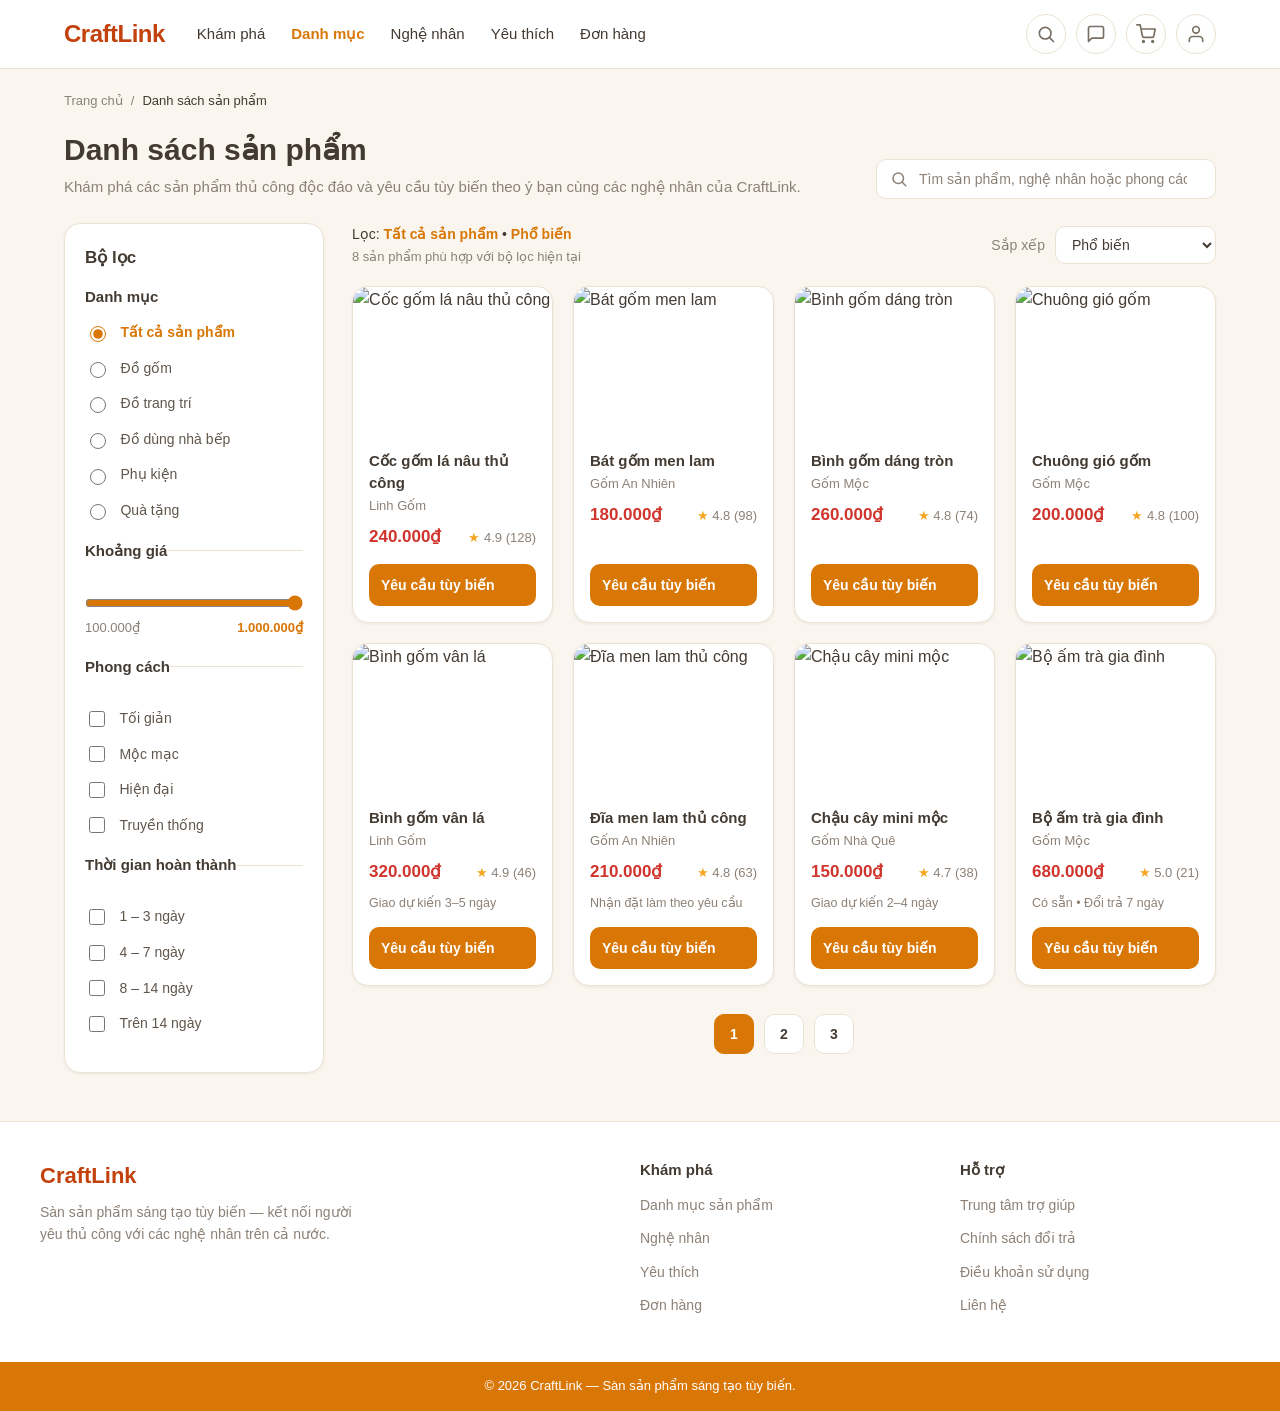
==== index.html @ 3306de00 "Add files via upload add buyer page HTML" ====
<!DOCTYPE html>
<html lang="vi">
<head>
  <meta charset="UTF-8">
  <meta name="viewport" content="width=device-width, initial-scale=1.0">
  <title>Danh sách sản phẩm | CraftLink</title>
  <meta name="description" content="Danh sách sản phẩm thủ công trên CraftLink — sàn sản phẩm sáng tạo tùy biến, kết nối bạn với các nghệ nhân.">
  <link rel="stylesheet" href="css/style.css">
</head>
<body>

  <header class="site-header">
    <div class="container header-inner">

      <a href="index.html" class="brand">CraftLink</a>

      <nav class="main-nav" aria-label="Điều hướng chính">
        <ul>
          <li><a href="index.html">Khám phá</a></li>
          <li><a href="index.html" class="active" aria-current="page">Danh mục</a></li>
          <li><a href="artisan-suggestions.html">Nghệ nhân</a></li>
          <li><a href="favorites.html">Yêu thích</a></li>
          <li><a href="orders.html">Đơn hàng</a></li>
        </ul>
      </nav>

      <div class="header-actions">
        <a href="index.html" class="icon-btn" aria-label="Tìm kiếm">
          <svg viewBox="0 0 24 24" fill="none" stroke="currentColor" stroke-width="2" stroke-linecap="round" stroke-linejoin="round" width="20" height="20" aria-hidden="true"><circle cx="11" cy="11" r="7"/><line x1="21" y1="21" x2="16.65" y2="16.65"/></svg>
        </a>
        <button type="button" class="icon-btn" aria-label="Tin nhắn">
          <svg viewBox="0 0 24 24" fill="none" stroke="currentColor" stroke-width="2" stroke-linecap="round" stroke-linejoin="round" width="20" height="20" aria-hidden="true"><path d="M21 15a2 2 0 0 1-2 2H7l-4 4V5a2 2 0 0 1 2-2h14a2 2 0 0 1 2 2z"/></svg>
        </button>
        <a href="cart.html" class="icon-btn" aria-label="Giỏ hàng">
          <svg viewBox="0 0 24 24" fill="none" stroke="currentColor" stroke-width="2" stroke-linecap="round" stroke-linejoin="round" width="20" height="20" aria-hidden="true"><circle cx="9" cy="21" r="1"/><circle cx="20" cy="21" r="1"/><path d="M1 1h4l2.68 13.39a2 2 0 0 0 2 1.61h9.72a2 2 0 0 0 2-1.61L23 6H6"/></svg>
        </a>
        <button type="button" class="icon-btn" aria-label="Tài khoản">
          <svg viewBox="0 0 24 24" fill="none" stroke="currentColor" stroke-width="2" stroke-linecap="round" stroke-linejoin="round" width="20" height="20" aria-hidden="true"><path d="M20 21v-2a4 4 0 0 0-4-4H8a4 4 0 0 0-4 4v2"/><circle cx="12" cy="7" r="4"/></svg>
        </button>
      </div>

    </div>
  </header>

  <main class="container">

    <nav class="breadcrumb" aria-label="Breadcrumb">
      <ol>
        <li><a href="index.html">Trang chủ</a></li>
        <li><span aria-current="page">Danh sách sản phẩm</span></li>
      </ol>
    </nav>

    <section class="page-heading" aria-labelledby="page-title">
      <div>
        <h1 id="page-title">Danh sách sản phẩm</h1>
        <p class="page-subtitle">Khám phá các sản phẩm thủ công độc đáo và yêu cầu tùy biến theo ý bạn cùng các nghệ nhân của CraftLink.</p>
      </div>

      <form class="search-form" role="search">
        <label class="visually-hidden" for="search-input">Tìm kiếm sản phẩm</label>
        <svg class="search-icon" viewBox="0 0 24 24" fill="none" stroke="currentColor" stroke-width="2" stroke-linecap="round" stroke-linejoin="round" width="18" height="18" aria-hidden="true"><circle cx="11" cy="11" r="7"/><line x1="21" y1="21" x2="16.65" y2="16.65"/></svg>
        <input type="search" id="search-input" name="search" placeholder="Tìm sản phẩm, nghệ nhân hoặc phong cách...">
      </form>
    </section>

    <div class="catalog">

      <aside class="filters" aria-label="Bộ lọc sản phẩm">
        <h2 class="filters-title">Bộ lọc</h2>

        <form class="filter-form" id="filter-form">

          <fieldset class="filter-group">
            <legend>Danh mục</legend>
            <ul class="filter-list">
              <li>
                <input type="radio" name="category" id="category-all" value="all" checked>
                <label for="category-all">Tất cả sản phẩm</label>
              </li>
              <li>
                <input type="radio" name="category" id="category-do-gom" value="do-gom">
                <label for="category-do-gom">Đồ gốm</label>
              </li>
              <li>
                <input type="radio" name="category" id="category-do-trang-tri" value="do-trang-tri">
                <label for="category-do-trang-tri">Đồ trang trí</label>
              </li>
              <li>
                <input type="radio" name="category" id="category-do-dung-nha-bep" value="do-dung-nha-bep">
                <label for="category-do-dung-nha-bep">Đồ dùng nhà bếp</label>
              </li>
              <li>
                <input type="radio" name="category" id="category-phu-kien" value="phu-kien">
                <label for="category-phu-kien">Phụ kiện</label>
              </li>
              <li>
                <input type="radio" name="category" id="category-qua-tang" value="qua-tang">
                <label for="category-qua-tang">Quà tặng</label>
              </li>
            </ul>
          </fieldset>

          <fieldset class="filter-group">
            <legend>Khoảng giá</legend>
            <label class="visually-hidden" for="price-range">Giá tối đa</label>
            <input type="range" class="price-range" id="price-range" name="price" min="100000" max="1000000" step="50000" value="1000000">
            <div class="price-scale">
              <span>100.000₫</span>
              <span class="price-max" id="price-output">1.000.000₫</span>
            </div>
          </fieldset>

          <fieldset class="filter-group">
            <legend>Phong cách</legend>
            <ul class="filter-list">
              <li>
                <input type="checkbox" name="style" id="style-toi-gian" value="toi-gian">
                <label for="style-toi-gian">Tối giản</label>
              </li>
              <li>
                <input type="checkbox" name="style" id="style-moc-mac" value="moc-mac">
                <label for="style-moc-mac">Mộc mạc</label>
              </li>
              <li>
                <input type="checkbox" name="style" id="style-hien-dai" value="hien-dai">
                <label for="style-hien-dai">Hiện đại</label>
              </li>
              <li>
                <input type="checkbox" name="style" id="style-truyen-thong" value="truyen-thong">
                <label for="style-truyen-thong">Truyền thống</label>
              </li>
            </ul>
          </fieldset>

          <fieldset class="filter-group">
            <legend>Thời gian hoàn thành</legend>
            <ul class="filter-list">
              <li>
                <input type="checkbox" name="lead-time" id="lead-1-3" value="1-3">
                <label for="lead-1-3">1 – 3 ngày</label>
              </li>
              <li>
                <input type="checkbox" name="lead-time" id="lead-4-7" value="4-7">
                <label for="lead-4-7">4 – 7 ngày</label>
              </li>
              <li>
                <input type="checkbox" name="lead-time" id="lead-8-14" value="8-14">
                <label for="lead-8-14">8 – 14 ngày</label>
              </li>
              <li>
                <input type="checkbox" name="lead-time" id="lead-tren-14" value="tren-14">
                <label for="lead-tren-14">Trên 14 ngày</label>
              </li>
            </ul>
          </fieldset>

        </form>
      </aside>

      <section class="catalog-main" aria-label="Kết quả sản phẩm">
        <h2 class="visually-hidden">Kết quả sản phẩm</h2>

        <div class="catalog-toolbar">
          <div class="catalog-status">
            <p class="filter-status">Lọc: <strong id="filter-summary">Tất cả sản phẩm</strong> • <strong id="sort-summary">Phổ biến</strong></p>
            <p class="result-count"><span id="product-count">8</span> sản phẩm phù hợp với bộ lọc hiện tại</p>
          </div>

          <div class="catalog-sort">
            <label for="sort-select">Sắp xếp</label>
            <select id="sort-select" name="sort">
              <option value="popular" selected>Phổ biến</option>
              <option value="price-asc">Giá: Tăng dần</option>
              <option value="price-desc">Giá: Giảm dần</option>
              <option value="rating">Đánh giá cao nhất</option>
            </select>
          </div>
        </div>

        <ul class="product-grid" id="product-grid">

          <li class="product-card">
            <article>
              <a href="product-detail.html" class="product-media">
                <img src="assets/images/coc-gom-la-nau.png" alt="Cốc gốm lá nâu thủ công">
              </a>
              <div class="product-body">
                <h3 class="product-name"><a href="product-detail.html">Cốc gốm lá nâu thủ công</a></h3>
                <p class="product-artisan">Linh Gốm</p>
                <div class="product-meta">
                  <span class="product-price">240.000₫</span>
                  <span class="product-rating"><span class="star" aria-hidden="true">★</span> 4.9 <span class="rating-count">(128)</span></span>
                </div>
                <a href="customize.html" class="btn-customize">Yêu cầu tùy biến</a>
              </div>
            </article>
          </li>

          <li class="product-card">
            <article>
              <a href="product-detail.html" class="product-media">
                <img src="assets/images/bat-gom-men-lam.png" alt="Bát gốm men lam">
              </a>
              <div class="product-body">
                <h3 class="product-name"><a href="product-detail.html">Bát gốm men lam</a></h3>
                <p class="product-artisan">Gốm An Nhiên</p>
                <div class="product-meta">
                  <span class="product-price">180.000₫</span>
                  <span class="product-rating"><span class="star" aria-hidden="true">★</span> 4.8 <span class="rating-count">(98)</span></span>
                </div>
                <a href="customize.html" class="btn-customize">Yêu cầu tùy biến</a>
              </div>
            </article>
          </li>

          <li class="product-card">
            <article>
              <a href="product-detail.html" class="product-media">
                <img src="assets/images/binh-gom-dang-tron.png" alt="Bình gốm dáng tròn">
              </a>
              <div class="product-body">
                <h3 class="product-name"><a href="product-detail.html">Bình gốm dáng tròn</a></h3>
                <p class="product-artisan">Gốm Mộc</p>
                <div class="product-meta">
                  <span class="product-price">260.000₫</span>
                  <span class="product-rating"><span class="star" aria-hidden="true">★</span> 4.8 <span class="rating-count">(74)</span></span>
                </div>
                <a href="customize.html" class="btn-customize">Yêu cầu tùy biến</a>
              </div>
            </article>
          </li>

          <li class="product-card">
            <article>
              <a href="product-detail.html" class="product-media">
                <img src="assets/images/chuong-gio-gom.png" alt="Chuông gió gốm">
              </a>
              <div class="product-body">
                <h3 class="product-name"><a href="product-detail.html">Chuông gió gốm</a></h3>
                <p class="product-artisan">Gốm Mộc</p>
                <div class="product-meta">
                  <span class="product-price">200.000₫</span>
                  <span class="product-rating"><span class="star" aria-hidden="true">★</span> 4.8 <span class="rating-count">(100)</span></span>
                </div>
                <a href="customize.html" class="btn-customize">Yêu cầu tùy biến</a>
              </div>
            </article>
          </li>

          <li class="product-card">
            <article>
              <a href="product-detail.html" class="product-media">
                <img src="assets/images/binh-gom-van-la.png" alt="Bình gốm vân lá">
              </a>
              <div class="product-body">
                <h3 class="product-name"><a href="product-detail.html">Bình gốm vân lá</a></h3>
                <p class="product-artisan">Linh Gốm</p>
                <div class="product-meta">
                  <span class="product-price">320.000₫</span>
                  <span class="product-rating"><span class="star" aria-hidden="true">★</span> 4.9 <span class="rating-count">(46)</span></span>
                </div>
                <p class="product-note">Giao dự kiến 3–5 ngày</p>
                <a href="customize.html" class="btn-customize">Yêu cầu tùy biến</a>
              </div>
            </article>
          </li>

          <li class="product-card">
            <article>
              <a href="product-detail.html" class="product-media">
                <img src="assets/images/dia-men-lam.png" alt="Đĩa men lam thủ công">
              </a>
              <div class="product-body">
                <h3 class="product-name"><a href="product-detail.html">Đĩa men lam thủ công</a></h3>
                <p class="product-artisan">Gốm An Nhiên</p>
                <div class="product-meta">
                  <span class="product-price">210.000₫</span>
                  <span class="product-rating"><span class="star" aria-hidden="true">★</span> 4.8 <span class="rating-count">(63)</span></span>
                </div>
                <p class="product-note">Nhận đặt làm theo yêu cầu</p>
                <a href="customize.html" class="btn-customize">Yêu cầu tùy biến</a>
              </div>
            </article>
          </li>

          <li class="product-card">
            <article>
              <a href="product-detail.html" class="product-media">
                <img src="assets/images/chau-cay-mini.png" alt="Chậu cây mini mộc">
              </a>
              <div class="product-body">
                <h3 class="product-name"><a href="product-detail.html">Chậu cây mini mộc</a></h3>
                <p class="product-artisan">Gốm Nhà Quê</p>
                <div class="product-meta">
                  <span class="product-price">150.000₫</span>
                  <span class="product-rating"><span class="star" aria-hidden="true">★</span> 4.7 <span class="rating-count">(38)</span></span>
                </div>
                <p class="product-note">Giao dự kiến 2–4 ngày</p>
                <a href="customize.html" class="btn-customize">Yêu cầu tùy biến</a>
              </div>
            </article>
          </li>

          <li class="product-card">
            <article>
              <a href="product-detail.html" class="product-media">
                <img src="assets/images/bo-am-tra.png" alt="Bộ ấm trà gia đình">
              </a>
              <div class="product-body">
                <h3 class="product-name"><a href="product-detail.html">Bộ ấm trà gia đình</a></h3>
                <p class="product-artisan">Gốm Mộc</p>
                <div class="product-meta">
                  <span class="product-price">680.000₫</span>
                  <span class="product-rating"><span class="star" aria-hidden="true">★</span> 5.0 <span class="rating-count">(21)</span></span>
                </div>
                <p class="product-note">Có sẵn • Đổi trả 7 ngày</p>
                <a href="customize.html" class="btn-customize">Yêu cầu tùy biến</a>
              </div>
            </article>
          </li>

        </ul>

        <div class="empty-state" id="empty-state" hidden>
          <p class="empty-state-title">Không tìm thấy sản phẩm phù hợp</p>
          <p class="empty-state-text">Hãy thử bỏ chọn một vài bộ lọc hoặc đổi từ khóa tìm kiếm.</p>
        </div>

        <nav class="pagination" id="pagination" aria-label="Phân trang">
          <button type="button" class="page-btn active" aria-current="page">1</button>
          <button type="button" class="page-btn">2</button>
          <button type="button" class="page-btn">3</button>
        </nav>

      </section>

    </div>
  </main>

  <footer class="site-footer">
    <div class="container footer-top">
      <div class="footer-brand">
        <p class="footer-logo">CraftLink</p>
        <p class="footer-tagline">Sàn sản phẩm sáng tạo tùy biến — kết nối người yêu thủ công với các nghệ nhân trên cả nước.</p>
      </div>

      <nav class="footer-nav" aria-label="Liên kết chân trang — Khám phá">
        <h2>Khám phá</h2>
        <ul>
          <li><a href="index.html">Danh mục sản phẩm</a></li>
          <li><a href="artisan-suggestions.html">Nghệ nhân</a></li>
          <li><a href="favorites.html">Yêu thích</a></li>
          <li><a href="orders.html">Đơn hàng</a></li>
        </ul>
      </nav>

      <nav class="footer-nav" aria-label="Liên kết chân trang — Hỗ trợ">
        <h2>Hỗ trợ</h2>
        <ul>
          <li><a href="#">Trung tâm trợ giúp</a></li>
          <li><a href="#">Chính sách đổi trả</a></li>
          <li><a href="#">Điều khoản sử dụng</a></li>
          <li><a href="#">Liên hệ</a></li>
        </ul>
      </nav>
    </div>

    <div class="footer-bottom">
      <div class="container">
        <p>© 2026 CraftLink — Sàn sản phẩm sáng tạo tùy biến.</p>
      </div>
    </div>
  </footer>

</body>
</html>
---- css/style.css ----
/* ==========================================================================
   CraftLink — Trang Danh sách sản phẩm (giao diện người mua)
   Bảng màu và các giá trị dùng chung theo thiết kế Canva
   ========================================================================== */

:root {
  /* Màu sắc chính */
  --color-bg: #faf6ef;             /* nền kem của trang */
  --color-surface: #ffffff;        /* nền trắng cho thẻ, header, footer */
  --color-primary: #d97706;        /* cam terracotta — nút chính, trạng thái active */
  --color-primary-dark: #b45309;   /* cam đậm — khi hover nút chính */
  --color-primary-light: #fdf0e0;  /* cam rất nhạt — nền hover của icon */
  --color-brand: #c2410c;          /* màu cam đỏ của logo CraftLink */
  --color-price: #d0342c;          /* màu đỏ của giá sản phẩm */
  --color-star: #f5a623;           /* màu vàng của sao đánh giá */
  --color-success: #2e9e5b;        /* xanh lá — nút Chấp nhận, trạng thái hoàn tất */
  --color-success-dark: #268349;   /* xanh đậm — khi hover nút Chấp nhận */
  --color-success-light: #e3f4e8;  /* nền xanh rất nhạt — tag kỹ năng, badge hoàn thành */
  --color-text: #433a32;           /* nâu đậm — màu chữ chính */
  --color-text-muted: #8c8177;     /* xám nâu — màu chữ phụ */
  --color-border: #ece2d4;         /* màu viền nhạt */

  /* Bóng đổ và bo góc */
  --shadow-card: 0 1px 3px rgba(67, 58, 50, 0.08);
  --shadow-card-hover: 0 10px 24px rgba(67, 58, 50, 0.16);
  --radius-card: 16px;
  --radius-btn: 10px;
}


/* ==========================================================================
   Reset và kiểu chữ cơ bản
   ========================================================================== */

* {
  box-sizing: border-box;
}

body {
  margin: 0;
  font-family: "Segoe UI", "Helvetica Neue", Arial, sans-serif;
  font-size: 16px;
  line-height: 1.6;
  color: var(--color-text);
  background-color: var(--color-bg);
}

img {
  display: block;
  max-width: 100%;
}

ul, ol {
  margin: 0;
  padding: 0;
  list-style: none;
}

fieldset {
  margin: 0;
  padding: 0;
  border: none;
}

legend {
  padding: 0;
}

button, input, select, textarea {
  font-family: inherit;
  font-size: inherit;
  color: inherit;
}

a {
  color: inherit;
  text-decoration: none;
}

:focus-visible {
  outline: 2px solid var(--color-primary);
  outline-offset: 2px;
}


/* ==========================================================================
   Lớp tiện ích
   ========================================================================== */

.container {
  max-width: 1200px;
  margin: 0 auto;
  padding: 0 24px;
}

/* Ẩn chữ khỏi mắt nhưng máy đọc màn hình vẫn đọc được (dùng cho label, heading hỗ trợ) */
.visually-hidden {
  position: absolute;
  width: 1px;
  height: 1px;
  margin: -1px;
  padding: 0;
  border: 0;
  overflow: hidden;
  clip: rect(0 0 0 0);
  white-space: nowrap;
}


/* ==========================================================================
   Header
   ========================================================================== */

.site-header {
  background-color: var(--color-surface);
  border-bottom: 1px solid var(--color-border);
}

.header-inner {
  display: flex;
  align-items: center;
  flex-wrap: wrap;
  gap: 14px 32px;
  min-height: 68px;
}

.brand {
  font-size: 24px;
  font-weight: 700;
  color: var(--color-brand);
  letter-spacing: -0.5px;
}

.main-nav ul {
  display: flex;
  gap: 26px;
}

.main-nav a {
  padding: 6px 0;
  font-size: 15px;
  transition: color 0.2s;
}

.main-nav a:hover {
  color: var(--color-primary);
}

.main-nav a.active {
  color: var(--color-primary);
  font-weight: 600;
}

.header-actions {
  display: flex;
  gap: 10px;
  margin-left: auto;
}

.icon-btn {
  display: inline-flex;
  align-items: center;
  justify-content: center;
  width: 40px;
  height: 40px;
  border: 1px solid var(--color-border);
  border-radius: 50%;
  background-color: var(--color-surface);
  color: #7a6f63;
  cursor: pointer;
  transition: background-color 0.2s, border-color 0.2s, color 0.2s;
}

.icon-btn:hover {
  background-color: var(--color-primary-light);
  border-color: var(--color-primary);
  color: var(--color-primary);
}


/* ==========================================================================
   Breadcrumb + tiêu đề trang + ô tìm kiếm
   ========================================================================== */

.breadcrumb {
  margin-top: 22px;
}

.breadcrumb ol {
  display: flex;
  gap: 8px;
  font-size: 13px;
  color: var(--color-text-muted);
}

.breadcrumb li + li::before {
  content: "/";
  margin-right: 8px;
}

.breadcrumb a:hover {
  color: var(--color-primary);
}

.breadcrumb [aria-current] {
  color: var(--color-text);
}

.page-heading {
  display: flex;
  align-items: flex-end;
  justify-content: space-between;
  gap: 24px;
  margin: 18px 0 24px;
}

.page-heading h1 {
  margin: 0;
  font-size: 30px;
  line-height: 1.3;
}

.page-subtitle {
  margin: 6px 0 0;
  font-size: 15px;
  color: var(--color-text-muted);
}

.search-form {
  position: relative;
  width: 340px;
  flex-shrink: 0;
}

.search-form .search-icon {
  position: absolute;
  top: 50%;
  left: 14px;
  transform: translateY(-50%);
  color: var(--color-text-muted);
  pointer-events: none;
}

.search-form input {
  width: 100%;
  padding: 11px 14px 11px 42px;
  border: 1px solid var(--color-border);
  border-radius: var(--radius-btn);
  background-color: var(--color-surface);
  font-size: 14px;
}

.search-form input::placeholder {
  color: var(--color-text-muted);
}


/* ==========================================================================
   Bố cục chính: sidebar bộ lọc + khu vực danh sách sản phẩm
   ========================================================================== */

.catalog {
  display: grid;
  grid-template-columns: 260px 1fr;
  gap: 28px;
  align-items: start;
}


/* ---------- Sidebar bộ lọc ---------- */

.filters {
  position: sticky;
  top: 20px;
  padding: 20px;
  background-color: var(--color-surface);
  border: 1px solid var(--color-border);
  border-radius: var(--radius-card);
  box-shadow: var(--shadow-card);
}

.filters-title {
  margin: 0 0 14px;
  font-size: 17px;
}

.filter-group {
  padding: 16px 0;
  border-top: 1px solid var(--color-border);
}

.filter-group:first-of-type {
  padding-top: 0;
  border-top: none;
}

.filter-group legend {
  margin-bottom: 10px;
  font-size: 15px;
  font-weight: 600;
}

.filter-list li {
  margin-bottom: 10px;
}

.filter-list li:last-child {
  margin-bottom: 0;
}

.filter-list input {
  width: 16px;
  height: 16px;
  margin-right: 10px;
  accent-color: var(--color-primary);
  vertical-align: middle;
  cursor: pointer;
}

.filter-list label {
  font-size: 14px;
  color: #5f564c;
  cursor: pointer;
  transition: color 0.2s;
}

.filter-list label:hover {
  color: var(--color-primary);
}

.filter-list input:checked + label {
  color: var(--color-primary);
  font-weight: 600;
}

.price-range {
  width: 100%;
  margin: 6px 0 2px;
  accent-color: var(--color-primary);
  cursor: pointer;
}

.price-scale {
  display: flex;
  justify-content: space-between;
  font-size: 13px;
  color: var(--color-text-muted);
}

.price-scale .price-max {
  color: var(--color-primary);
  font-weight: 600;
}


/* ---------- Thanh trạng thái + sắp xếp ---------- */

.catalog-toolbar {
  display: flex;
  align-items: center;
  justify-content: space-between;
  gap: 16px;
  margin-bottom: 18px;
}

.filter-status {
  margin: 0;
  font-size: 14px;
}

.filter-status strong {
  color: var(--color-primary);
  font-weight: 600;
}

.result-count {
  margin: 2px 0 0;
  font-size: 13px;
  color: var(--color-text-muted);
}

.catalog-sort {
  display: flex;
  align-items: center;
  gap: 10px;
}

.catalog-sort label {
  font-size: 14px;
  color: var(--color-text-muted);
}

.catalog-sort select {
  min-width: 160px;
  padding: 9px 12px;
  border: 1px solid var(--color-border);
  border-radius: var(--radius-btn);
  background-color: var(--color-surface);
  font-size: 14px;
  cursor: pointer;
}

input:focus,
select:focus,
textarea:focus {
  border-color: var(--color-primary);
  outline: none;
  box-shadow: 0 0 0 3px rgba(217, 119, 6, 0.15);
}


/* ==========================================================================
   Lưới sản phẩm và thẻ sản phẩm
   ========================================================================== */

.product-grid {
  display: grid;
  grid-template-columns: repeat(4, 1fr);
  gap: 20px;
}

.product-card {
  display: flex;
  flex-direction: column;
  overflow: hidden;
  background-color: var(--color-surface);
  border: 1px solid var(--color-border);
  border-radius: var(--radius-card);
  box-shadow: var(--shadow-card);
  transition: transform 0.2s, box-shadow 0.2s;
}

.product-card:hover {
  transform: translateY(-3px);
  box-shadow: var(--shadow-card-hover);
}

.product-card article {
  display: flex;
  flex-direction: column;
  flex: 1;
}

.product-media {
  display: block;
  overflow: hidden;
}

.product-media img {
  width: 100%;
  aspect-ratio: 4 / 3;
  object-fit: cover;
  transition: transform 0.3s;
}

.product-card:hover .product-media img {
  transform: scale(1.04);
}

.product-body {
  display: flex;
  flex-direction: column;
  flex: 1;
  padding: 14px 16px 16px;
}

.product-name {
  margin: 0;
  font-size: 15px;
  line-height: 1.45;
}

.product-name a:hover {
  color: var(--color-primary);
}

.product-artisan {
  margin: 2px 0 0;
  font-size: 13px;
  color: var(--color-text-muted);
}

.product-meta {
  display: flex;
  align-items: baseline;
  justify-content: space-between;
  gap: 8px;
  margin: 6px 0 14px;
}

.product-price {
  font-size: 17px;
  font-weight: 700;
  color: var(--color-price);
}

.product-rating {
  font-size: 13px;
  color: var(--color-text-muted);
  white-space: nowrap;
}

.product-rating .star {
  color: var(--color-star);
}

.product-note {
  margin: -6px 0 14px;
  font-size: 12.5px;
  color: var(--color-text-muted);
}

.btn-customize {
  margin-top: auto;
  padding: 10px 12px;
  border: none;
  border-radius: var(--radius-btn);
  background-color: var(--color-primary);
  color: #ffffff;
  font-size: 14px;
  font-weight: 600;
  cursor: pointer;
  transition: background-color 0.2s;
}

.btn-customize:hover {
  background-color: var(--color-primary-dark);
}

/* Nút bỏ sản phẩm khỏi danh sách yêu thích (dùng trong trang Yêu thích) */
.btn-remove-favorite {
  margin-top: 8px;
  align-self: flex-start;
}


/* ---------- Thông báo không có sản phẩm (ẩn, chờ JavaScript bật lên) ---------- */

.empty-state {
  padding: 48px 24px;
  text-align: center;
  background-color: var(--color-surface);
  border: 1px dashed var(--color-border);
  border-radius: var(--radius-card);
}

.empty-state[hidden] {
  display: none;
}

.empty-state-title {
  margin: 0;
  font-size: 17px;
  font-weight: 600;
}

.empty-state-text {
  margin: 6px 0 0;
  font-size: 14px;
  color: var(--color-text-muted);
}


/* ---------- Phân trang ---------- */

.pagination {
  display: flex;
  justify-content: center;
  gap: 10px;
  margin-top: 28px;
}

.page-btn {
  min-width: 40px;
  height: 40px;
  padding: 0 12px;
  border: 1px solid var(--color-border);
  border-radius: var(--radius-btn);
  background-color: var(--color-surface);
  font-size: 14px;
  font-weight: 600;
  cursor: pointer;
  transition: border-color 0.2s, color 0.2s, background-color 0.2s;
}

.page-btn:hover {
  border-color: var(--color-primary);
  color: var(--color-primary);
}

.page-btn.active {
  background-color: var(--color-primary);
  border-color: var(--color-primary);
  color: #ffffff;
  cursor: default;
}


/* ==========================================================================
   Footer
   ========================================================================== */

.site-footer {
  margin-top: 48px;
  background-color: var(--color-surface);
  border-top: 1px solid var(--color-border);
}

.footer-top {
  display: grid;
  grid-template-columns: 2fr 1fr 1fr;
  gap: 40px;
  padding: 36px 0;
}

.footer-logo {
  margin: 0;
  font-size: 22px;
  font-weight: 700;
  color: var(--color-brand);
}

.footer-tagline {
  margin: 8px 0 0;
  max-width: 320px;
  font-size: 14px;
  color: var(--color-text-muted);
}

.footer-nav h2 {
  margin: 0 0 10px;
  font-size: 15px;
}

.footer-nav li {
  margin-bottom: 8px;
}

.footer-nav a {
  font-size: 14px;
  color: var(--color-text-muted);
  transition: color 0.2s;
}

.footer-nav a:hover {
  color: var(--color-primary);
}

.footer-bottom {
  background-color: var(--color-primary);
  color: #ffffff;
}

.footer-bottom p {
  margin: 0;
  padding: 14px 0;
  font-size: 13px;
  text-align: center;
}


/* ==========================================================================
   Thành phần dùng chung cho các trang người mua
   (nút, badge trạng thái, tag, avatar, panel, ghi chú form, upload, sao...)
   ========================================================================== */

/* ---------- Nút dùng chung ---------- */

/* Nút cam chính: Tạo brief tùy biến, Tiến hành đặt hàng, Chấp nhận... */
.btn-primary {
  display: inline-block;
  padding: 12px 22px;
  border: none;
  border-radius: var(--radius-btn);
  background-color: var(--color-primary);
  color: #ffffff;
  font-size: 15px;
  font-weight: 600;
  text-align: center;
  cursor: pointer;
  transition: background-color 0.2s;
}

.btn-primary:hover {
  background-color: var(--color-primary-dark);
}

/* Nút viền cam cho hành động phụ: Báo cáo listing, Gửi yêu cầu chỉnh sửa... */
.btn-outline {
  display: inline-block;
  padding: 11px 20px;
  border: 1.5px solid var(--color-primary);
  border-radius: var(--radius-btn);
  background-color: var(--color-surface);
  color: var(--color-primary);
  font-size: 14px;
  font-weight: 600;
  text-align: center;
  cursor: pointer;
  transition: background-color 0.2s, color 0.2s;
}

.btn-outline:hover {
  background-color: var(--color-primary-light);
}

/* Nút xám nhạt cho hành động nhỏ: Bỏ qua, Tạo lại... */
.btn-light {
  display: inline-block;
  padding: 11px 18px;
  border: 1px solid var(--color-border);
  border-radius: var(--radius-btn);
  background-color: var(--color-surface);
  color: #5f564c;
  font-size: 14px;
  font-weight: 600;
  text-align: center;
  cursor: pointer;
  transition: border-color 0.2s, color 0.2s;
}

.btn-light:hover {
  border-color: var(--color-primary);
  color: var(--color-primary);
}

/* Nút xanh cho hành động "Chấp nhận" của AI */
.btn-success {
  display: inline-block;
  padding: 12px 22px;
  border: none;
  border-radius: var(--radius-btn);
  background-color: var(--color-success);
  color: #ffffff;
  font-size: 15px;
  font-weight: 600;
  text-align: center;
  cursor: pointer;
  transition: background-color 0.2s;
}

.btn-success:hover {
  background-color: var(--color-success-dark);
}

/* Nút to dùng cho hành động quan trọng nhất của trang (AI Brief Builder) */
.btn-large {
  padding: 14px 26px;
  font-size: 16px;
}

/* Hàng chứa nhiều nút cạnh nhau */
.btn-row {
  display: flex;
  flex-wrap: wrap;
  gap: 10px;
}


/* ---------- Nút tăng giảm số lượng (trang chi tiết và giỏ hàng) ---------- */

.quantity-stepper {
  display: flex;
  align-items: center;
  border: 1px solid var(--color-border);
  border-radius: var(--radius-btn);
  background-color: var(--color-surface);
  overflow: hidden;
}

.qty-btn {
  width: 38px;
  height: 44px;
  border: none;
  background: none;
  font-size: 18px;
  color: #5f564c;
  cursor: pointer;
  transition: background-color 0.2s, color 0.2s;
}

.qty-btn:hover {
  background-color: var(--color-primary-light);
  color: var(--color-primary);
}

.qty-value {
  min-width: 36px;
  text-align: center;
  font-size: 15px;
  font-weight: 600;
}


/* ---------- Badge trạng thái đơn hàng ---------- */

.badge {
  display: inline-block;
  padding: 4px 12px;
  border-radius: 999px;
  font-size: 12.5px;
  font-weight: 600;
  white-space: nowrap;
}

.badge-progress {          /* Đang làm */
  background-color: var(--color-primary-light);
  color: var(--color-primary-dark);
}

.badge-waiting {           /* Chờ proposal */
  background-color: #fdf3d7;
  color: #92610a;
}

.badge-editing {           /* Đang chỉnh sửa */
  background-color: var(--color-success-light);
  color: #2e7d4f;
}

.badge-done {              /* Hoàn thành */
  background-color: #dcefe2;
  color: #256b44;
}

.badge-cancelled {         /* Đã hủy */
  background-color: #f1ece5;
  color: var(--color-text-muted);
}


/* ---------- Tag kỹ năng của nghệ nhân ---------- */

.tag {
  display: inline-block;
  padding: 3px 10px;
  border-radius: 999px;
  background-color: var(--color-success-light);
  color: #2e7d4f;
  font-size: 12.5px;
  font-weight: 600;
}


/* ---------- Ảnh đại diện tròn ---------- */

.avatar {
  width: 44px;
  height: 44px;
  border-radius: 50%;
  object-fit: cover;
}

.avatar-sm {
  width: 36px;
  height: 36px;
}

.avatar-lg {
  width: 72px;
  height: 72px;
}


/* ---------- Sao đánh giá ---------- */

.stars {
  color: var(--color-star);
  letter-spacing: 2px;
}

.stars-empty {
  color: #d8cfc4;
  letter-spacing: 2px;
}


/* ---------- Khối panel trắng dùng chung cho các thẻ thông tin ---------- */

.panel {
  padding: 20px;
  background-color: var(--color-surface);
  border: 1px solid var(--color-border);
  border-radius: var(--radius-card);
  box-shadow: var(--shadow-card);
}

.panel-title {
  margin: 0 0 14px;
  font-size: 17px;
}


/* ---------- Danh sách thông tin dạng nhãn – giá trị ---------- */

.info-list dt {
  font-size: 13px;
  color: var(--color-text-muted);
}

.info-list dd {
  margin: 2px 0 10px;
  font-size: 14.5px;
  font-weight: 600;
}

.info-list dd:last-child {
  margin-bottom: 0;
}


/* ---------- Liên kết hành động màu đỏ (Xem, Sửa brief, Hủy...) ---------- */

.link-action {
  color: var(--color-price);
  font-size: 13.5px;
  font-weight: 600;
  background: none;
  border: none;
  padding: 0;
  cursor: pointer;
  transition: color 0.2s;
}

.link-action:hover {
  color: #a5281f;
}


/* ---------- Ghi chú màu hồng dưới form ---------- */

.form-note {
  margin: 12px 0 0;
  padding: 10px 14px;
  border-radius: var(--radius-btn);
  background-color: #fdeceb;
  color: #b3261e;
  font-size: 13.5px;
}


/* ---------- Vùng tải ảnh tham khảo lên ---------- */

.upload-box {
  padding: 26px 16px;
  border: 1.5px dashed var(--color-border);
  border-radius: var(--radius-card);
  background-color: #fdfaf5;
  text-align: center;
  color: var(--color-text-muted);
  font-size: 14px;
}

.upload-box input {
  margin-top: 10px;
  font-size: 13px;
}


/* ---------- Thanh trạng thái AI đang xử lý ---------- */

.ai-status {
  display: flex;
  align-items: center;
  gap: 10px;
  margin: 0 0 16px;
  padding: 12px 16px;
  border: 1px dashed var(--color-primary);
  border-radius: var(--radius-btn);
  background-color: var(--color-primary-light);
  color: var(--color-primary-dark);
  font-size: 14px;
}

/* Vòng tròn xoay tạo bằng CSS, chưa cần JavaScript */
.spinner {
  flex-shrink: 0;
  width: 16px;
  height: 16px;
  border: 2px solid rgba(217, 119, 6, 0.35);
  border-top-color: var(--color-primary);
  border-radius: 50%;
  animation: spin 0.8s linear infinite;
}

@keyframes spin {
  to {
    transform: rotate(360deg);
  }
}

/* Trên điện thoại nhỏ, các nút trong hàng nút chiếm hết chiều ngang */
@media (max-width: 540px) {
  .btn-row > * {
    width: 100%;
  }
}


/* ==========================================================================
   Responsive — giao diện desktop viết ở trên, thu nhỏ dần theo màn hình
   ========================================================================== */

/* Máy tính bảng lớn: lưới còn 3 cột */
@media (max-width: 1100px) {
  .catalog {
    grid-template-columns: 240px 1fr;
    gap: 24px;
  }

  .product-grid {
    grid-template-columns: repeat(3, 1fr);
  }
}

/* Máy tính bảng: sidebar bộ lọc chuyển lên trên, các nhóm lọc xếp 2 cột */
@media (max-width: 960px) {
  .catalog {
    grid-template-columns: 1fr;
  }

  .filters {
    position: static;
  }

  .filter-form {
    display: grid;
    grid-template-columns: 1fr 1fr;
    column-gap: 28px;
  }

  .filter-group {
    padding: 14px 0;
  }

  .page-heading {
    flex-direction: column;
    align-items: stretch;
  }

  .search-form {
    width: 100%;
  }
}

/* Điện thoại: lưới 2 cột, menu điều hướng xuống hàng riêng */
@media (max-width: 720px) {
  .header-inner {
    padding-top: 12px;
    padding-bottom: 12px;
  }

  .main-nav {
    order: 3;
    width: 100%;
  }

  .main-nav ul {
    justify-content: space-between;
    gap: 12px;
  }

  .product-grid {
    grid-template-columns: repeat(2, 1fr);
    gap: 14px;
  }

  .product-meta {
    flex-direction: column;
    align-items: flex-start;
    gap: 2px;
  }

  .product-note {
    margin-top: -8px;
  }
}

/* Điện thoại nhỏ: 1 cột */
@media (max-width: 540px) {
  .page-heading h1 {
    font-size: 26px;
  }

  .filter-form {
    grid-template-columns: 1fr;
  }

  .product-grid {
    grid-template-columns: 1fr;
  }

  .catalog-toolbar {
    flex-direction: column;
    align-items: stretch;
  }

  .catalog-sort {
    justify-content: space-between;
  }

  .footer-top {
    grid-template-columns: 1fr;
    gap: 24px;
  }
}
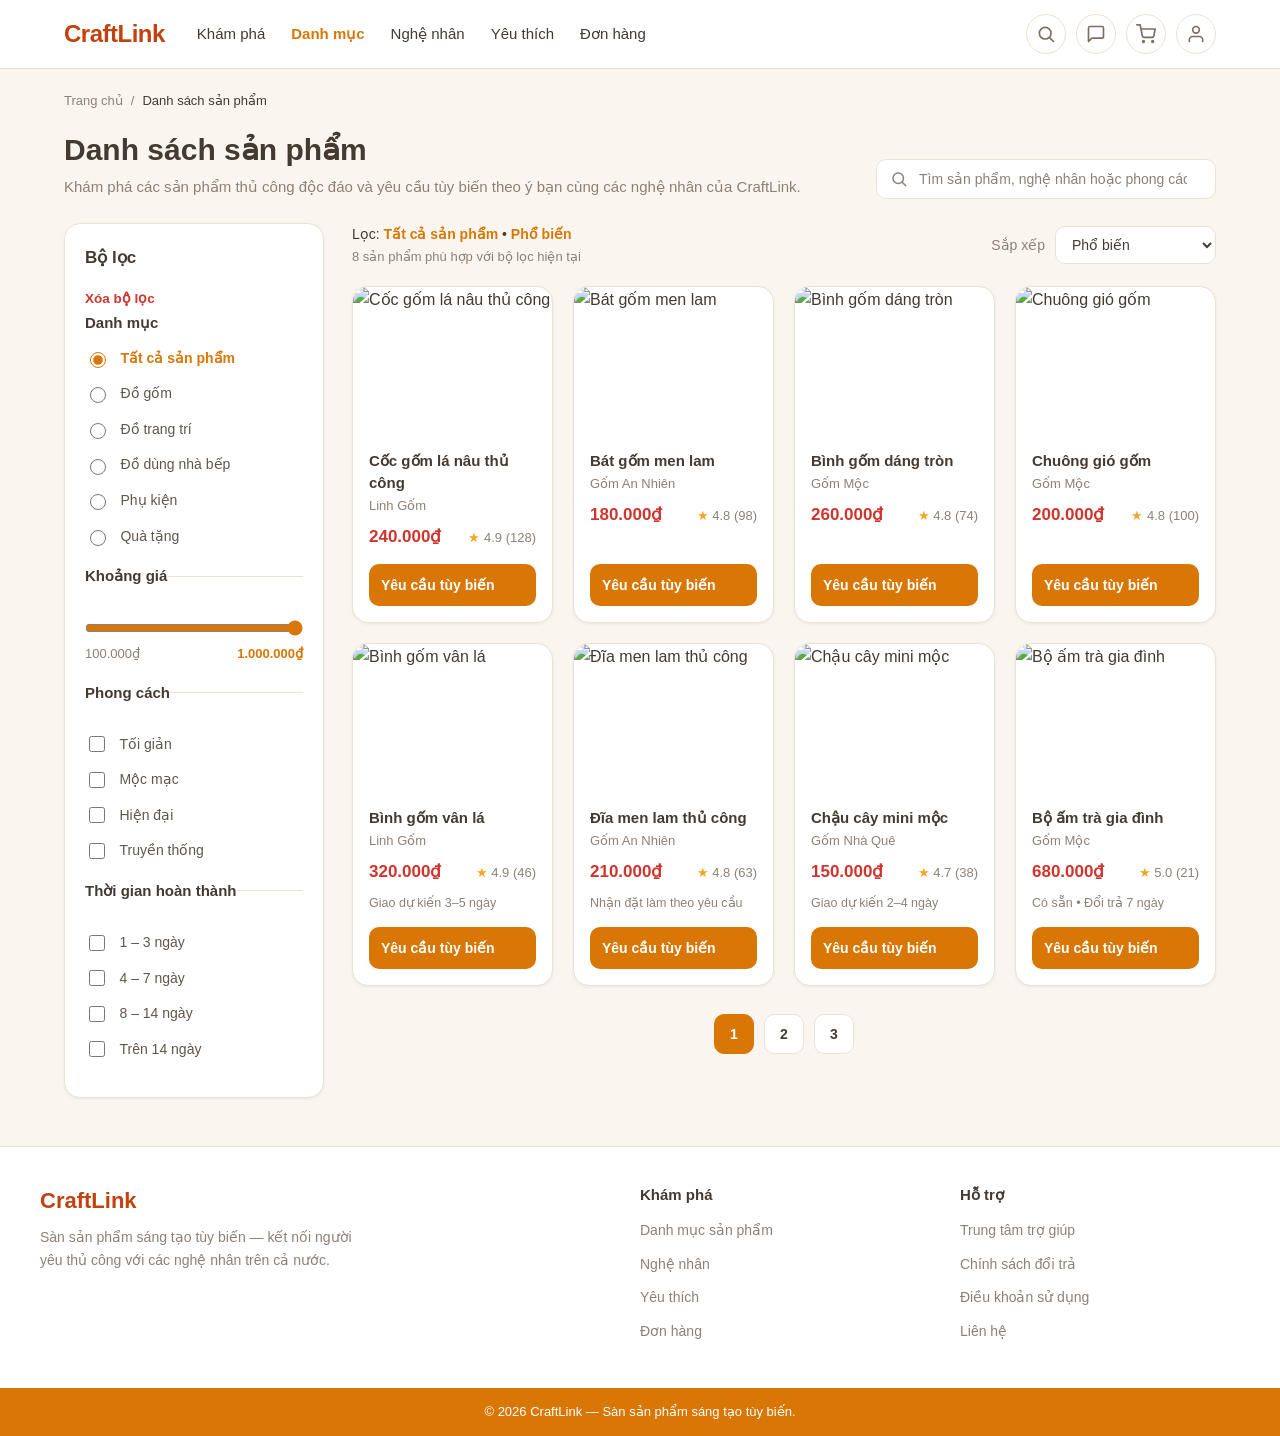
==== commit 689d64c4: "Update index.html" ====
--- a/index.html
+++ b/index.html
@@ -67,7 +67,11 @@
     <div class="catalog">
 
       <aside class="filters" aria-label="Bộ lọc sản phẩm">
-        <h2 class="filters-title">Bộ lọc</h2>
+          <div class="filters-head">
+          <h2 class="filters-title">Bộ lọc</h2>
+          <button type="button" class="link-action" id="reset-filters-btn">Xóa bộ lọc</button>
+        </div>
+
 
         <form class="filter-form" id="filter-form">
 
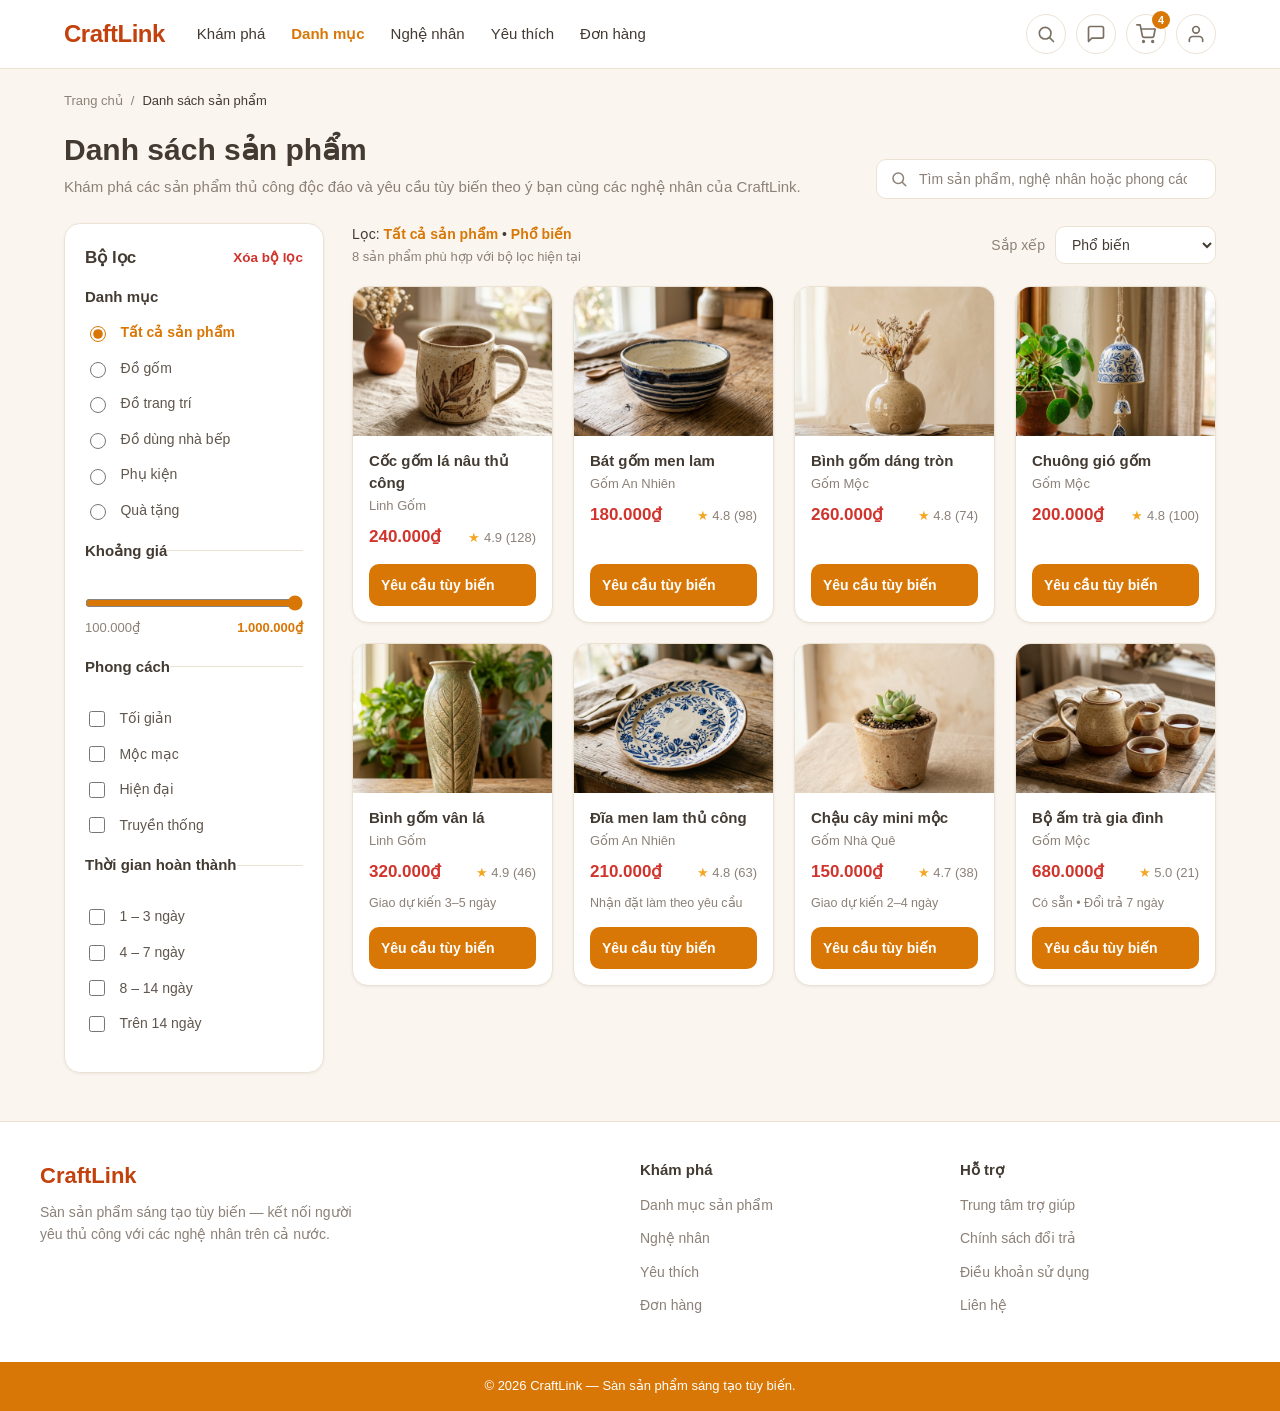
==== commit 70dabedb: "Đồng bộ giao diện 8 trang và JavaScript giai đoạn 1-2 - Cập nhật 8 trang HTML + CSS: hook JS, badge " ====
--- a/index.html
+++ b/index.html
@@ -33,6 +33,7 @@
         </button>
         <a href="cart.html" class="icon-btn" aria-label="Giỏ hàng">
           <svg viewBox="0 0 24 24" fill="none" stroke="currentColor" stroke-width="2" stroke-linecap="round" stroke-linejoin="round" width="20" height="20" aria-hidden="true"><circle cx="9" cy="21" r="1"/><circle cx="20" cy="21" r="1"/><path d="M1 1h4l2.68 13.39a2 2 0 0 0 2 1.61h9.72a2 2 0 0 0 2-1.61L23 6H6"/></svg>
+          <span class="cart-count" id="cart-count" hidden></span>
         </a>
         <button type="button" class="icon-btn" aria-label="Tài khoản">
           <svg viewBox="0 0 24 24" fill="none" stroke="currentColor" stroke-width="2" stroke-linecap="round" stroke-linejoin="round" width="20" height="20" aria-hidden="true"><path d="M20 21v-2a4 4 0 0 0-4-4H8a4 4 0 0 0-4 4v2"/><circle cx="12" cy="7" r="4"/></svg>
@@ -67,11 +68,10 @@
     <div class="catalog">
 
       <aside class="filters" aria-label="Bộ lọc sản phẩm">
-          <div class="filters-head">
+        <div class="filters-head">
           <h2 class="filters-title">Bộ lọc</h2>
           <button type="button" class="link-action" id="reset-filters-btn">Xóa bộ lọc</button>
         </div>
-
 
         <form class="filter-form" id="filter-form">
 
@@ -184,7 +184,7 @@
 
         <ul class="product-grid" id="product-grid">
 
-          <li class="product-card">
+          <li class="product-card" data-id="coc-gom-la-nau" data-price="240000" data-category="do-dung-nha-bep" data-style="moc-mac toi-gian" data-lead-time="4-7" data-rating="4.9">
             <article>
               <a href="product-detail.html" class="product-media">
                 <img src="assets/images/coc-gom-la-nau.png" alt="Cốc gốm lá nâu thủ công">
@@ -201,7 +201,7 @@
             </article>
           </li>
 
-          <li class="product-card">
+          <li class="product-card" data-id="bat-gom-men-lam" data-price="180000" data-category="do-dung-nha-bep" data-style="truyen-thong" data-lead-time="4-7" data-rating="4.8">
             <article>
               <a href="product-detail.html" class="product-media">
                 <img src="assets/images/bat-gom-men-lam.png" alt="Bát gốm men lam">
@@ -218,7 +218,7 @@
             </article>
           </li>
 
-          <li class="product-card">
+          <li class="product-card" data-id="binh-gom-dang-tron" data-price="260000" data-category="do-trang-tri" data-style="toi-gian hien-dai" data-lead-time="8-14" data-rating="4.8">
             <article>
               <a href="product-detail.html" class="product-media">
                 <img src="assets/images/binh-gom-dang-tron.png" alt="Bình gốm dáng tròn">
@@ -235,7 +235,7 @@
             </article>
           </li>
 
-          <li class="product-card">
+          <li class="product-card" data-id="chuong-gio-gom" data-price="200000" data-category="phu-kien" data-style="moc-mac" data-lead-time="1-3" data-rating="4.8">
             <article>
               <a href="product-detail.html" class="product-media">
                 <img src="assets/images/chuong-gio-gom.png" alt="Chuông gió gốm">
@@ -252,7 +252,7 @@
             </article>
           </li>
 
-          <li class="product-card">
+          <li class="product-card" data-id="binh-gom-van-la" data-price="320000" data-category="do-trang-tri" data-style="moc-mac" data-lead-time="4-7" data-rating="4.9">
             <article>
               <a href="product-detail.html" class="product-media">
                 <img src="assets/images/binh-gom-van-la.png" alt="Bình gốm vân lá">
@@ -270,7 +270,7 @@
             </article>
           </li>
 
-          <li class="product-card">
+          <li class="product-card" data-id="dia-men-lam" data-price="210000" data-category="do-gom" data-style="truyen-thong toi-gian" data-lead-time="tren-14" data-rating="4.8">
             <article>
               <a href="product-detail.html" class="product-media">
                 <img src="assets/images/dia-men-lam.png" alt="Đĩa men lam thủ công">
@@ -288,7 +288,7 @@
             </article>
           </li>
 
-          <li class="product-card">
+          <li class="product-card" data-id="chau-cay-mini" data-price="150000" data-category="do-gom" data-style="moc-mac" data-lead-time="1-3" data-rating="4.7">
             <article>
               <a href="product-detail.html" class="product-media">
                 <img src="assets/images/chau-cay-mini.png" alt="Chậu cây mini mộc">
@@ -306,7 +306,7 @@
             </article>
           </li>
 
-          <li class="product-card">
+          <li class="product-card" data-id="bo-am-tra" data-price="680000" data-category="qua-tang" data-style="truyen-thong" data-lead-time="1-3" data-rating="5.0">
             <article>
               <a href="product-detail.html" class="product-media">
                 <img src="assets/images/bo-am-tra.png" alt="Bộ ấm trà gia đình">
@@ -377,5 +377,8 @@
     </div>
   </footer>
 
+  <script src="js/data.js"></script>
+  <script src="js/main.js"></script>
+
 </body>
 </html>
--- a/css/style.css
+++ b/css/style.css
@@ -158,6 +158,7 @@
 }
 
 .icon-btn {
+  position: relative; /* mốc định vị cho badge số lượng giỏ hàng */
   display: inline-flex;
   align-items: center;
   justify-content: center;
@@ -279,9 +280,21 @@
   box-shadow: var(--shadow-card);
 }
 
+.filters-head {
+  display: flex;
+  align-items: center;
+  justify-content: space-between;
+  gap: 10px;
+  margin-bottom: 14px;
+}
+
 .filters-title {
-  margin: 0 0 14px;
+  margin: 0;
   font-size: 17px;
+}
+
+.filters-head .link-action {
+  font-size: 13.5px;
 }
 
 .filter-group {
@@ -1104,3 +1117,61 @@
     gap: 24px;
   }
 }
+
+
+/* ==========================================================================
+   Thành phần hỗ trợ JavaScript (GĐ1)
+   ========================================================================== */
+
+/* Badge số lượng sản phẩm trên icon giỏ hàng (JS cập nhật) */
+.cart-count {
+  position: absolute;
+  top: -4px;
+  right: -5px;
+  min-width: 18px;
+  height: 18px;
+  padding: 0 5px;
+  border-radius: 999px;
+  background-color: var(--color-primary);
+  color: #ffffff;
+  font-size: 11px;
+  font-weight: 600;
+  line-height: 18px;
+  text-align: center;
+}
+
+/* Hộp thông báo (toast) — JS tạo phần tử khi cần, hiện đáy màn hình rồi tự ẩn */
+.toast {
+  position: fixed;
+  left: 50%;
+  bottom: 24px;
+  z-index: 60;
+  max-width: min(90vw, 440px);
+  padding: 12px 18px;
+  border-radius: 10px;
+  background-color: #3b322a;
+  color: #ffffff;
+  font-size: 14px;
+  line-height: 1.5;
+  text-align: center;
+  box-shadow: 0 8px 24px rgba(67, 58, 50, 0.28);
+  opacity: 0;
+  transform: translateX(-50%) translateY(10px);
+  transition: opacity 0.25s, transform 0.25s;
+  pointer-events: none;
+}
+
+.toast-show {
+  opacity: 1;
+  transform: translateX(-50%) translateY(0);
+}
+
+/* Các thành phần bên dưới có "display" riêng trong CSS nên khi JS ẩn bằng
+   thuộc tính hidden cần khai báo tường minh (mặc định của trình duyệt
+   không thắng được display của lớp). */
+.product-card[hidden],
+.artisan-suggestion-card[hidden],
+.ai-status[hidden],
+.pagination[hidden] {
+  display: none;
+}
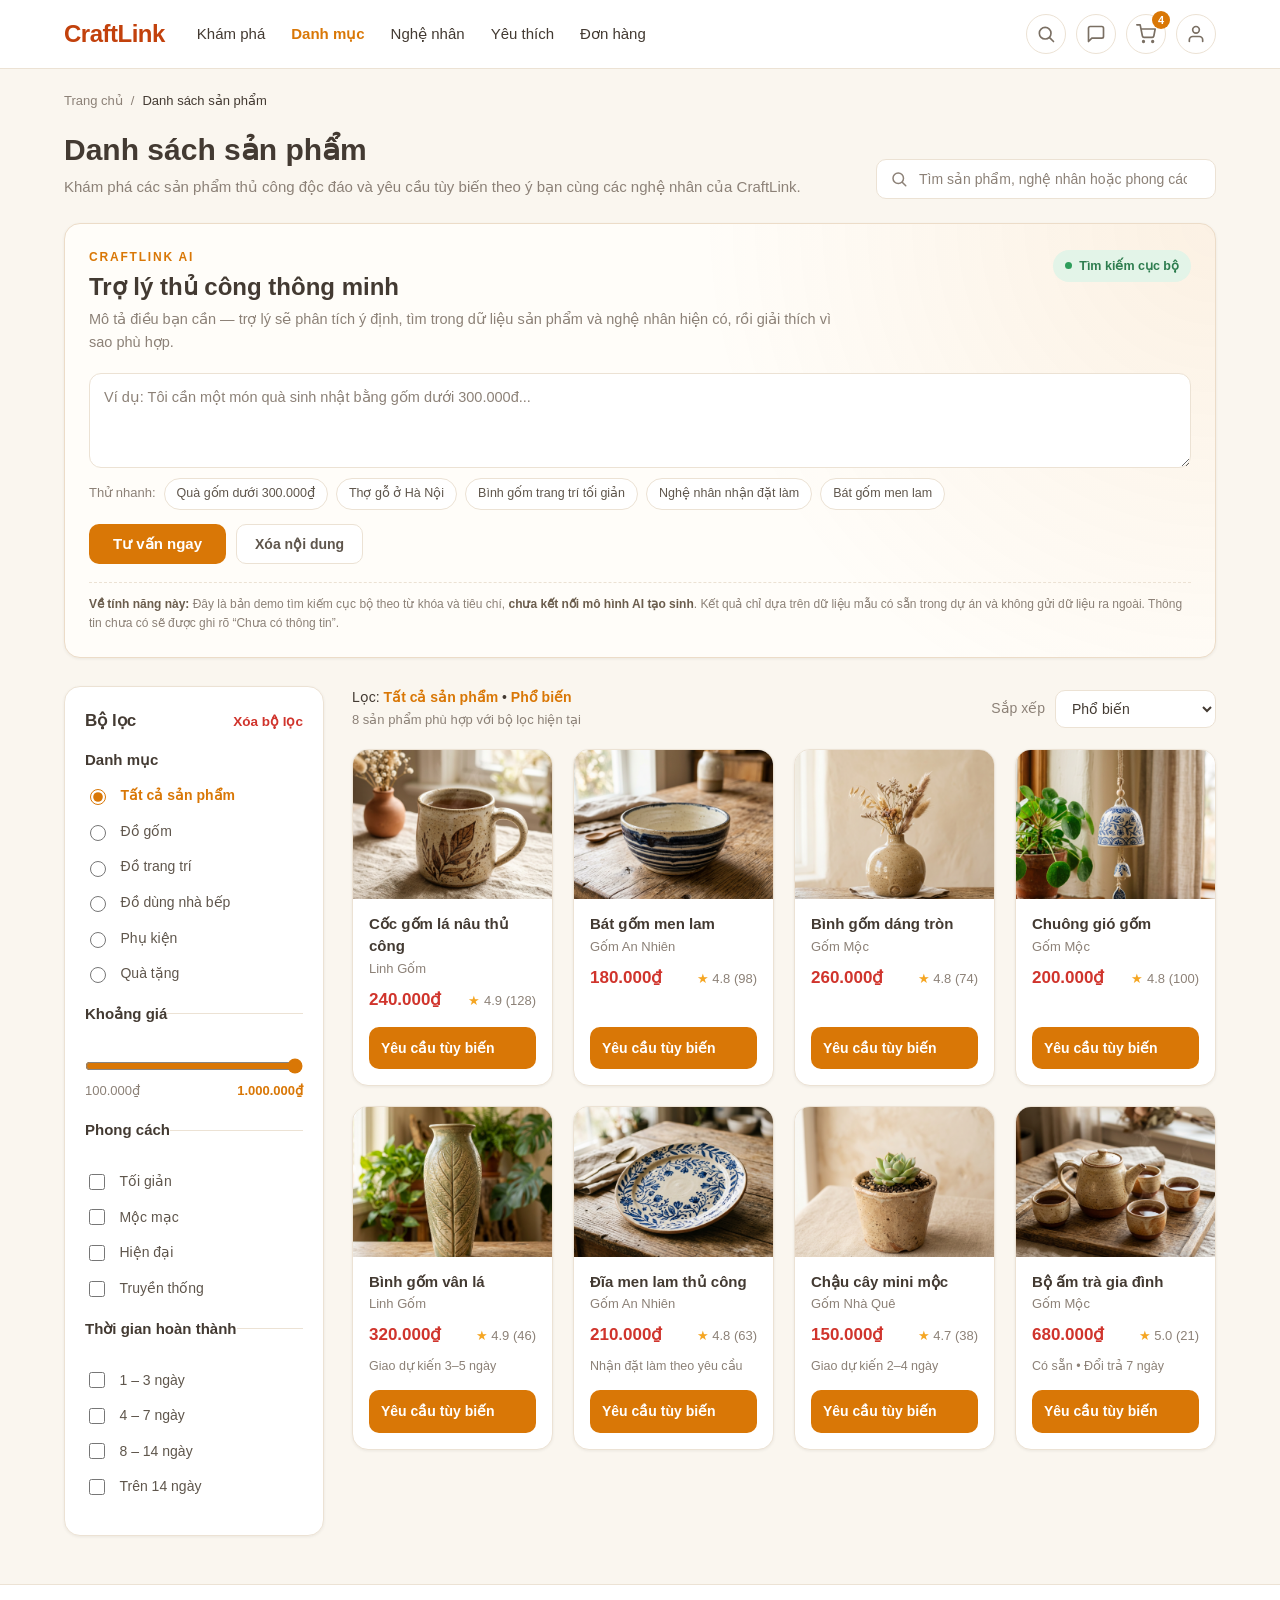
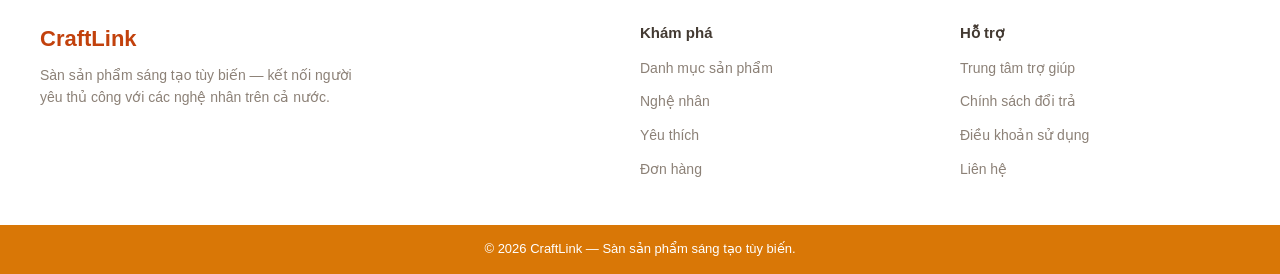
==== commit b4441b54: "GĐ7: tích hợp trợ lý CraftLink AI tìm kiếm cục bộ Thêm khối trợ lý AI vào trang danh sách sản phẩm, " ====
--- a/index.html
+++ b/index.html
@@ -6,6 +6,7 @@
   <title>Danh sách sản phẩm | CraftLink</title>
   <meta name="description" content="Danh sách sản phẩm thủ công trên CraftLink — sàn sản phẩm sáng tạo tùy biến, kết nối bạn với các nghệ nhân.">
   <link rel="stylesheet" href="css/style.css">
+  <link rel="stylesheet" href="css/ai-advisor.css">
 </head>
 <body>
 
@@ -65,6 +66,170 @@
       </form>
     </section>
 
+    <section class="panel ai-advisor" id="ai-advisor" aria-labelledby="ai-advisor-title">
+      <div class="ai-advisor-head">
+        <div class="ai-advisor-heading">
+          <p class="ai-eyebrow">CraftLink AI</p>
+          <h2 id="ai-advisor-title">Trợ lý thủ công thông minh</h2>
+          <p class="ai-subtitle">Mô tả điều bạn cần — trợ lý sẽ phân tích ý định, tìm trong dữ liệu sản phẩm và nghệ nhân hiện có, rồi giải thích vì sao phù hợp.</p>
+        </div>
+        <p class="ai-mode-tag">Tìm kiếm cục bộ</p>
+      </div>
+
+      <form class="ai-form" id="ai-form" novalidate>
+        <label class="visually-hidden" for="ai-input">Mô tả điều bạn đang tìm</label>
+        <textarea class="ai-input" id="ai-input" name="ai-input" rows="3" maxlength="300"
+          placeholder="Ví dụ: Tôi cần một món quà sinh nhật bằng gốm dưới 300.000đ..."
+          title="Mẹo: nhấn Ctrl + Enter để gửi"></textarea>
+
+        <div class="ai-suggestions" id="ai-suggestions" aria-label="Gợi ý câu hỏi">
+          <span class="ai-suggestions-label">Thử nhanh:</span>
+          <button type="button" class="ai-chip" data-prompt="Quà sinh nhật bằng gốm dưới 300.000đ">Quà gốm dưới 300.000₫</button>
+          <button type="button" class="ai-chip" data-prompt="Tìm thợ gỗ ở Hà Nội">Thợ gỗ ở Hà Nội</button>
+          <button type="button" class="ai-chip" data-prompt="Bình gốm trang trí tối giản">Bình gốm trang trí tối giản</button>
+          <button type="button" class="ai-chip" data-prompt="Nghệ nhân nhận đặt làm theo yêu cầu">Nghệ nhân nhận đặt làm</button>
+          <button type="button" class="ai-chip" data-prompt="Bát gốm men lam">Bát gốm men lam</button>
+        </div>
+
+        <div class="ai-actions btn-row">
+          <button type="submit" class="btn-primary" id="ai-submit-btn">Tư vấn ngay</button>
+          <button type="button" class="btn-light" id="ai-reset-btn">Xóa nội dung</button>
+        </div>
+      </form>
+
+      <div class="ai-status" id="ai-status" role="status" hidden>
+        <span class="spinner" aria-hidden="true"></span>
+        <span>Đang phân tích câu hỏi và đối chiếu dữ liệu mẫu...</span>
+      </div>
+
+      <p class="form-note ai-error" id="ai-error" role="alert" hidden></p>
+
+      <div class="ai-answer" id="ai-answer" aria-live="polite" hidden>
+        <p class="ai-answer-text" id="ai-answer-text"></p>
+        <ul class="ai-criteria-list" id="ai-criteria"></ul>
+      </div>
+
+      <div class="ai-followup" id="ai-followup" hidden>
+        <p class="ai-followup-title">Bạn cho tôi biết thêm để lọc chính xác hơn:</p>
+        <div class="ai-followup-row" id="ai-budget-followup" hidden>
+          <span class="ai-followup-label">Ngân sách tối đa:</span>
+          <button type="button" class="ai-chip" data-budget="100000">Dưới 100.000₫</button>
+          <button type="button" class="ai-chip" data-budget="200000">Dưới 200.000₫</button>
+          <button type="button" class="ai-chip" data-budget="300000">Dưới 300.000₫</button>
+          <button type="button" class="ai-chip" data-budget="500000">Dưới 500.000₫</button>
+          <button type="button" class="ai-chip" data-budget="all">Xem tất cả</button>
+        </div>
+        <div class="ai-followup-row" id="ai-location-followup" hidden>
+          <span class="ai-followup-label">Địa điểm:</span>
+          <button type="button" class="ai-chip" data-location="ha-noi">Hà Nội</button>
+          <button type="button" class="ai-chip" data-location="ho-chi-minh">TP. Hồ Chí Minh</button>
+          <button type="button" class="ai-chip" data-location="da-nang">Đà Nẵng</button>
+          <button type="button" class="ai-chip" data-location="all">Xem tất cả</button>
+        </div>
+      </div>
+
+      <div class="ai-results" id="ai-results" aria-live="polite" hidden>
+        <section class="ai-result-block" id="ai-product-block" aria-label="Sản phẩm phù hợp">
+          <div class="ai-result-head">
+            <h3 class="ai-result-title">Sản phẩm phù hợp</h3>
+            <span class="ai-result-count" id="ai-product-count" hidden></span>
+          </div>
+          <ul class="ai-result-grid" id="ai-product-results"></ul>
+          <div class="empty-state" id="ai-product-empty" hidden>
+            <p class="empty-state-title">Chưa có sản phẩm phù hợp</p>
+            <p class="empty-state-text"></p>
+          </div>
+        </section>
+
+        <section class="ai-result-block" id="ai-artisan-block" aria-label="Nghệ nhân phù hợp">
+          <div class="ai-result-head">
+            <h3 class="ai-result-title">Nghệ nhân phù hợp</h3>
+            <span class="ai-result-count" id="ai-artisan-count" hidden></span>
+          </div>
+          <ul class="ai-artisan-list" id="ai-artisan-results"></ul>
+          <div class="empty-state" id="ai-artisan-empty" hidden>
+            <p class="empty-state-title">Chưa có nghệ nhân phù hợp</p>
+            <p class="empty-state-text"></p>
+          </div>
+          <div class="ai-unverified" id="ai-unverified-block" hidden>
+            <h4 class="ai-unverified-title">Có chuyên môn phù hợp nhưng chưa có dữ liệu địa điểm</h4>
+            <p class="ai-unverified-text">Các nghệ nhân dưới đây khớp tiêu chí chuyên môn, nhưng dự án chưa có thông tin địa điểm nên chưa thể xác nhận theo yêu cầu của bạn.</p>
+            <ul class="ai-unverified-list" id="ai-unverified-results"></ul>
+          </div>
+        </section>
+
+        <div class="empty-state ai-empty" id="ai-empty" hidden>
+          <p class="empty-state-title" id="ai-empty-title">Chưa tìm thấy kết quả phù hợp</p>
+          <p class="empty-state-text" id="ai-empty-text"></p>
+          <button type="button" class="btn-light" id="ai-empty-reset">Xóa nội dung và thử lại</button>
+        </div>
+      </div>
+
+      <p class="ai-disclaimer">
+        <strong>Về tính năng này:</strong> Đây là bản demo tìm kiếm cục bộ theo từ khóa và tiêu chí,
+        <strong>chưa kết nối mô hình AI tạo sinh</strong>. Kết quả chỉ dựa trên dữ liệu mẫu có sẵn
+        trong dự án và không gửi dữ liệu ra ngoài. Thông tin chưa có sẽ được ghi rõ “Chưa có thông tin”.
+      </p>
+    </section>
+
+    <template id="ai-product-template">
+      <li class="product-card ai-product-card">
+        <article>
+          <a href="product-detail.html" class="product-media ai-product-media">
+            <img class="ai-product-image" src="" alt="">
+          </a>
+          <div class="product-body">
+            <h4 class="product-name"><a href="product-detail.html" class="ai-product-name"></a></h4>
+            <p class="product-artisan"><span class="ai-product-artisan"></span></p>
+            <div class="product-meta">
+              <span class="product-price"></span>
+              <span class="product-rating"><span class="star" aria-hidden="true">★</span> <span class="ai-product-rating"></span></span>
+            </div>
+            <p class="product-note ai-product-note" hidden></p>
+            <p class="ai-match-line"><span class="ai-match-badge"></span><span class="ai-match-text"></span></p>
+            <p class="ai-reason"></p>
+            <a href="product-detail.html" class="btn-customize ai-detail-btn">Xem chi tiết</a>
+          </div>
+        </article>
+      </li>
+    </template>
+
+    <template id="ai-artisan-template">
+      <li class="ai-artisan-card">
+        <div class="ai-artisan-head">
+          <img class="avatar avatar-lg ai-artisan-avatar" src="" alt="">
+          <span class="ai-artisan-initial" hidden aria-hidden="true"></span>
+          <div class="ai-artisan-identity">
+            <h4 class="ai-artisan-name"></h4>
+            <p class="ai-artisan-shop" hidden></p>
+            <p class="ai-match-line"><span class="ai-match-badge"></span><span class="ai-match-text"></span></p>
+          </div>
+        </div>
+        <ul class="ai-artisan-tags"></ul>
+        <dl class="ai-artisan-facts">
+          <dt>Chuyên môn</dt><dd class="ai-fact-specialty"></dd>
+          <dt>Địa điểm</dt><dd class="ai-fact-location"></dd>
+          <dt>Giá sản phẩm mẫu</dt><dd class="ai-fact-price"></dd>
+          <dt>Nhận đơn tùy biến</dt><dd class="ai-fact-custom"></dd>
+        </dl>
+        <p class="ai-artisan-reason"></p>
+        <p class="ai-demo-note" hidden></p>
+        <button type="button" class="btn-primary ai-artisan-products-btn">Xem sản phẩm của thợ</button>
+      </li>
+    </template>
+
+    <template id="ai-unverified-template">
+      <li class="ai-unverified-item">
+        <img class="avatar avatar-sm ai-unverified-avatar" src="" alt="">
+        <span class="ai-unverified-initial" hidden aria-hidden="true"></span>
+        <div class="ai-unverified-body">
+          <p class="ai-unverified-name"></p>
+          <p class="ai-unverified-meta"></p>
+          <p class="ai-unverified-reason"></p>
+        </div>
+      </li>
+    </template>
+
     <div class="catalog">
 
       <aside class="filters" aria-label="Bộ lọc sản phẩm">
@@ -379,6 +544,7 @@
 
   <script src="js/data.js"></script>
   <script src="js/main.js"></script>
+  <script src="js/ai-advisor.js"></script>
 
 </body>
 </html>
--- a/css/style.css
+++ b/css/style.css
@@ -1170,8 +1170,10 @@
    thuộc tính hidden cần khai báo tường minh (mặc định của trình duyệt
    không thắng được display của lớp). */
 .product-card[hidden],
+.product-grid[hidden],
 .artisan-suggestion-card[hidden],
 .ai-status[hidden],
-.pagination[hidden] {
+.pagination[hidden],
+.btn-row[hidden] {
   display: none;
 }
--- a/css/ai-advisor.css
+++ b/css/ai-advisor.css
@@ -0,0 +1,635 @@
+/* ==========================================================================
+   CraftLink — Trợ lý thủ công thông minh (AI tìm kiếm cục bộ)
+   --------------------------------------------------------------------------
+   File này chỉ chứa giao diện cho khối #ai-advisor ở index.html.
+   Mọi lớp đều có tiền tố "ai-" để không ảnh hưởng giao diện hiện có.
+   ========================================================================== */
+
+/* ---------- Khung chính ---------- */
+
+.ai-advisor {
+  margin: 0 0 28px;
+  padding: 24px;
+  border-color: #ecdcc8;
+  background-color: #fffdf9;
+  background-image: radial-gradient(circle at 100% 0, rgba(217, 119, 6, 0.09), transparent 42%);
+}
+
+/* Các khối bên trong tự có display riêng, nên cần khai báo lại để thuộc tính
+   hidden luôn thắng (giống quy tắc cuối file style.css). */
+.ai-advisor [hidden] {
+  display: none;
+}
+
+.ai-advisor-head {
+  display: flex;
+  align-items: flex-start;
+  justify-content: space-between;
+  gap: 20px;
+}
+
+.ai-advisor-heading {
+  min-width: 0;
+  max-width: 760px;
+}
+
+.ai-eyebrow {
+  margin: 0 0 4px;
+  font-size: 12px;
+  font-weight: 700;
+  letter-spacing: 1.8px;
+  text-transform: uppercase;
+  color: var(--color-primary);
+}
+
+.ai-advisor h2 {
+  margin: 0;
+  font-size: 24px;
+  line-height: 1.3;
+}
+
+.ai-subtitle {
+  margin: 6px 0 0;
+  font-size: 14.5px;
+  color: var(--color-text-muted);
+}
+
+.ai-mode-tag {
+  display: inline-flex;
+  align-items: center;
+  gap: 7px;
+  flex-shrink: 0;
+  margin: 2px 0 0;
+  padding: 6px 12px;
+  border-radius: 999px;
+  background-color: var(--color-success-light);
+  color: #2e7d4f;
+  font-size: 12.5px;
+  font-weight: 600;
+  white-space: nowrap;
+}
+
+.ai-mode-tag::before {
+  content: "";
+  width: 7px;
+  height: 7px;
+  border-radius: 50%;
+  background-color: var(--color-success);
+}
+
+/* ---------- Ô mô tả và gợi ý nhanh ---------- */
+
+.ai-form {
+  margin-top: 18px;
+}
+
+.ai-input {
+  display: block;
+  width: 100%;
+  min-height: 84px;
+  padding: 12px 14px;
+  border: 1px solid var(--color-border);
+  border-radius: 12px;
+  background-color: var(--color-surface);
+  font-size: 14.5px;
+  line-height: 1.6;
+  resize: vertical;
+}
+
+.ai-input::placeholder {
+  color: var(--color-text-muted);
+}
+
+.ai-suggestions {
+  display: flex;
+  flex-wrap: wrap;
+  align-items: center;
+  gap: 8px;
+  margin-top: 10px;
+}
+
+.ai-suggestions-label {
+  font-size: 13px;
+  color: var(--color-text-muted);
+}
+
+.ai-chip {
+  display: inline-flex;
+  align-items: center;
+  padding: 6px 12px;
+  border: 1px solid var(--color-border);
+  border-radius: 999px;
+  background-color: var(--color-surface);
+  color: #5f564c;
+  font-size: 12.5px;
+  line-height: 1.4;
+  text-align: left;
+  cursor: pointer;
+  transition: background-color 0.2s, border-color 0.2s, color 0.2s;
+}
+
+.ai-chip:hover {
+  border-color: var(--color-primary);
+  background-color: var(--color-primary-light);
+  color: var(--color-primary-dark);
+}
+
+.ai-chip:disabled {
+  opacity: 0.6;
+  cursor: not-allowed;
+}
+
+.ai-actions {
+  margin-top: 14px;
+}
+
+.ai-actions .btn-primary {
+  padding: 11px 24px;
+}
+
+.ai-advisor .ai-status {
+  margin: 18px 0 0;
+}
+
+.ai-advisor .ai-error {
+  margin: 12px 0 0;
+}
+
+/* ---------- Câu trả lời tóm tắt ---------- */
+
+.ai-answer {
+  margin-top: 18px;
+  padding: 14px 16px;
+  border: 1px solid #f0dfc9;
+  border-left: 4px solid var(--color-primary);
+  border-radius: 12px;
+  background-color: #fffaf3;
+}
+
+.ai-answer-text {
+  margin: 0;
+  font-size: 14.5px;
+  line-height: 1.65;
+}
+
+.ai-criteria-list {
+  display: flex;
+  flex-wrap: wrap;
+  gap: 6px;
+  margin-top: 10px;
+}
+
+.ai-criterion {
+  padding: 3px 10px;
+  border: 1px solid #efdfca;
+  border-radius: 999px;
+  background-color: var(--color-surface);
+  color: #6b5d4d;
+  font-size: 12px;
+  line-height: 1.5;
+}
+
+/* ---------- Câu hỏi bổ sung (ngân sách / địa điểm) ---------- */
+
+.ai-followup {
+  margin-top: 14px;
+  padding: 14px 16px;
+  border: 1px dashed var(--color-primary);
+  border-radius: 12px;
+  background-color: var(--color-primary-light);
+}
+
+.ai-followup-title {
+  margin: 0;
+  font-size: 14px;
+  font-weight: 600;
+  color: var(--color-primary-dark);
+}
+
+.ai-followup-row {
+  display: flex;
+  flex-wrap: wrap;
+  align-items: center;
+  gap: 8px;
+  margin-top: 10px;
+}
+
+.ai-followup-label {
+  font-size: 13px;
+  font-weight: 600;
+  color: var(--color-primary-dark);
+}
+
+.ai-followup .ai-chip {
+  border-color: #f0cfa6;
+  background-color: var(--color-surface);
+}
+
+/* ---------- Khu vực kết quả ---------- */
+
+.ai-results {
+  margin-top: 24px;
+}
+
+.ai-result-block + .ai-result-block {
+  margin-top: 26px;
+}
+
+.ai-result-head {
+  display: flex;
+  flex-wrap: wrap;
+  align-items: baseline;
+  justify-content: space-between;
+  gap: 8px;
+  margin-bottom: 14px;
+  padding-bottom: 8px;
+  border-bottom: 1px solid var(--color-border);
+}
+
+.ai-result-title {
+  margin: 0;
+  font-size: 18px;
+  line-height: 1.4;
+}
+
+.ai-result-count {
+  font-size: 12.5px;
+  color: var(--color-text-muted);
+}
+
+.ai-result-grid,
+.ai-artisan-list {
+  display: grid;
+  grid-template-columns: repeat(3, minmax(0, 1fr));
+  gap: 16px;
+}
+
+.ai-result-grid > li,
+.ai-artisan-list > li {
+  min-width: 0;
+}
+
+/* ---------- Thẻ sản phẩm trong kết quả AI ---------- */
+
+.ai-product-card .product-body {
+  padding: 14px 15px 15px;
+}
+
+.ai-product-card .product-name {
+  font-size: 15px;
+}
+
+.ai-product-card .product-meta {
+  margin-bottom: 8px;
+}
+
+.ai-product-note {
+  margin: 0 0 8px;
+  font-size: 12px;
+}
+
+.ai-match-line {
+  display: flex;
+  flex-wrap: wrap;
+  align-items: center;
+  gap: 6px;
+  margin: 0 0 8px;
+  font-size: 12px;
+  color: var(--color-text-muted);
+}
+
+.ai-match-badge {
+  display: inline-flex;
+  align-items: center;
+  padding: 2px 8px;
+  border-radius: 999px;
+  background-color: var(--color-success-light);
+  color: #2e7d4f;
+  font-size: 11.5px;
+  font-weight: 700;
+  line-height: 1.6;
+  white-space: nowrap;
+}
+
+.ai-match-badge-neutral {
+  background-color: var(--color-primary-light);
+  color: var(--color-primary-dark);
+}
+
+.ai-reason {
+  margin: 0 0 12px;
+  font-size: 12.5px;
+  line-height: 1.55;
+  color: #6b6157;
+}
+
+.ai-detail-btn {
+  display: block;
+  text-align: center;
+}
+
+/* ---------- Thẻ nghệ nhân ---------- */
+
+.ai-artisan-card {
+  display: flex;
+  flex-direction: column;
+  min-width: 0;
+  padding: 16px;
+  border: 1px solid var(--color-border);
+  border-radius: var(--radius-card);
+  background-color: var(--color-surface);
+  box-shadow: var(--shadow-card);
+}
+
+.ai-artisan-head {
+  display: flex;
+  align-items: center;
+  gap: 12px;
+}
+
+.ai-artisan-avatar,
+.ai-artisan-initial {
+  flex-shrink: 0;
+  width: 60px;
+  height: 60px;
+  border-radius: 50%;
+}
+
+.ai-artisan-avatar {
+  object-fit: cover;
+}
+
+.ai-artisan-initial {
+  display: flex;
+  align-items: center;
+  justify-content: center;
+  background-color: var(--color-primary-light);
+  color: var(--color-primary-dark);
+  font-size: 22px;
+  font-weight: 700;
+}
+
+.ai-artisan-identity {
+  min-width: 0;
+}
+
+.ai-artisan-name {
+  margin: 0;
+  font-size: 16px;
+  line-height: 1.35;
+  overflow-wrap: anywhere;
+}
+
+.ai-artisan-shop {
+  margin: 1px 0 0;
+  font-size: 12.5px;
+  color: var(--color-text-muted);
+}
+
+.ai-artisan-head .ai-match-line {
+  margin: 5px 0 0;
+}
+
+.ai-artisan-tags {
+  display: flex;
+  flex-wrap: wrap;
+  gap: 6px;
+  margin: 12px 0 0;
+}
+
+.ai-artisan-tags .tag {
+  font-size: 11.5px;
+}
+
+.ai-artisan-facts {
+  display: grid;
+  grid-template-columns: 104px minmax(0, 1fr);
+  gap: 5px 8px;
+  margin: 12px 0;
+  font-size: 12.5px;
+  line-height: 1.5;
+}
+
+.ai-artisan-facts dt {
+  color: var(--color-text-muted);
+}
+
+.ai-artisan-facts dd {
+  margin: 0;
+  font-weight: 600;
+  overflow-wrap: anywhere;
+}
+
+.ai-unknown {
+  color: var(--color-text-muted);
+  font-weight: 500 !important;
+  font-style: italic;
+}
+
+.ai-artisan-reason {
+  margin: 0 0 12px;
+  padding: 8px 10px;
+  border-radius: 8px;
+  background-color: #fdf7ee;
+  color: #6b5d4d;
+  font-size: 12.5px;
+  line-height: 1.5;
+}
+
+.ai-demo-note {
+  margin: 0 0 12px;
+  padding: 8px 10px;
+  border-left: 3px solid #e9b45b;
+  border-radius: 0 8px 8px 0;
+  background-color: #fff8e6;
+  color: #7a5a1f;
+  font-size: 12px;
+  line-height: 1.5;
+}
+
+.ai-artisan-products-btn {
+  width: 100%;
+  margin-top: auto;
+  padding: 10px 14px;
+  font-size: 13.5px;
+}
+
+.ai-artisan-products-btn:disabled,
+.ai-artisan-products-btn:disabled:hover {
+  background-color: #efe7dc;
+  color: #9a8f83;
+  cursor: not-allowed;
+}
+
+/* ---------- Nghệ nhân chưa có dữ liệu địa điểm ---------- */
+
+.ai-unverified {
+  margin-top: 16px;
+  padding: 14px;
+  border: 1px dashed #e3c497;
+  border-radius: 12px;
+  background-color: #fffaf0;
+}
+
+.ai-unverified-title {
+  margin: 0;
+  font-size: 14px;
+  color: #7a5a1f;
+}
+
+.ai-unverified-text {
+  margin: 4px 0 10px;
+  font-size: 12.5px;
+  line-height: 1.55;
+  color: #8a7550;
+}
+
+.ai-unverified-list {
+  display: grid;
+  grid-template-columns: repeat(2, minmax(0, 1fr));
+  gap: 10px;
+}
+
+.ai-unverified-item {
+  display: flex;
+  align-items: center;
+  gap: 10px;
+  min-width: 0;
+  padding: 10px;
+  border: 1px solid #efe1c8;
+  border-radius: 10px;
+  background-color: var(--color-surface);
+}
+
+.ai-unverified-avatar,
+.ai-unverified-initial {
+  flex-shrink: 0;
+  width: 36px;
+  height: 36px;
+  border-radius: 50%;
+}
+
+.ai-unverified-avatar {
+  object-fit: cover;
+}
+
+.ai-unverified-initial {
+  display: flex;
+  align-items: center;
+  justify-content: center;
+  background-color: var(--color-primary-light);
+  color: var(--color-primary-dark);
+  font-size: 14px;
+  font-weight: 700;
+}
+
+.ai-unverified-body {
+  min-width: 0;
+}
+
+.ai-unverified-name {
+  margin: 0;
+  font-size: 13.5px;
+  font-weight: 600;
+}
+
+.ai-unverified-meta {
+  margin: 1px 0 0;
+  font-size: 12px;
+  line-height: 1.5;
+  color: var(--color-text-muted);
+  overflow-wrap: anywhere;
+}
+
+.ai-unverified-reason {
+  margin: 3px 0 0;
+  font-size: 11.5px;
+  line-height: 1.45;
+  color: #8a7550;
+}
+
+/* ---------- Trạng thái rỗng và ghi chú cuối khối ---------- */
+
+.ai-advisor .empty-state {
+  padding: 26px 20px;
+}
+
+.ai-advisor .empty-state-title {
+  font-size: 16px;
+}
+
+.ai-empty .btn-light {
+  margin-top: 12px;
+}
+
+.ai-disclaimer {
+  margin: 18px 0 0;
+  padding-top: 12px;
+  border-top: 1px dashed var(--color-border);
+  font-size: 12px;
+  line-height: 1.6;
+  color: var(--color-text-muted);
+}
+
+.ai-disclaimer strong {
+  color: #6b5d4d;
+}
+
+/* ==========================================================================
+   Responsive
+   ========================================================================== */
+
+@media (max-width: 1100px) {
+  .ai-result-grid,
+  .ai-artisan-list {
+    grid-template-columns: repeat(2, minmax(0, 1fr));
+  }
+}
+
+@media (max-width: 960px) {
+  .ai-advisor {
+    padding: 20px;
+  }
+
+  .ai-advisor-head {
+    flex-direction: column;
+    gap: 10px;
+  }
+
+  .ai-mode-tag {
+    align-self: flex-start;
+  }
+}
+
+@media (max-width: 720px) {
+  .ai-artisan-list {
+    grid-template-columns: 1fr;
+  }
+
+  .ai-unverified-list {
+    grid-template-columns: 1fr;
+  }
+}
+
+@media (max-width: 540px) {
+  .ai-advisor {
+    padding: 16px;
+  }
+
+  .ai-advisor h2 {
+    font-size: 21px;
+  }
+
+  .ai-result-grid {
+    grid-template-columns: 1fr;
+  }
+
+  .ai-followup-row {
+    flex-direction: column;
+    align-items: flex-start;
+  }
+
+  .ai-artisan-facts {
+    grid-template-columns: 92px minmax(0, 1fr);
+  }
+}
